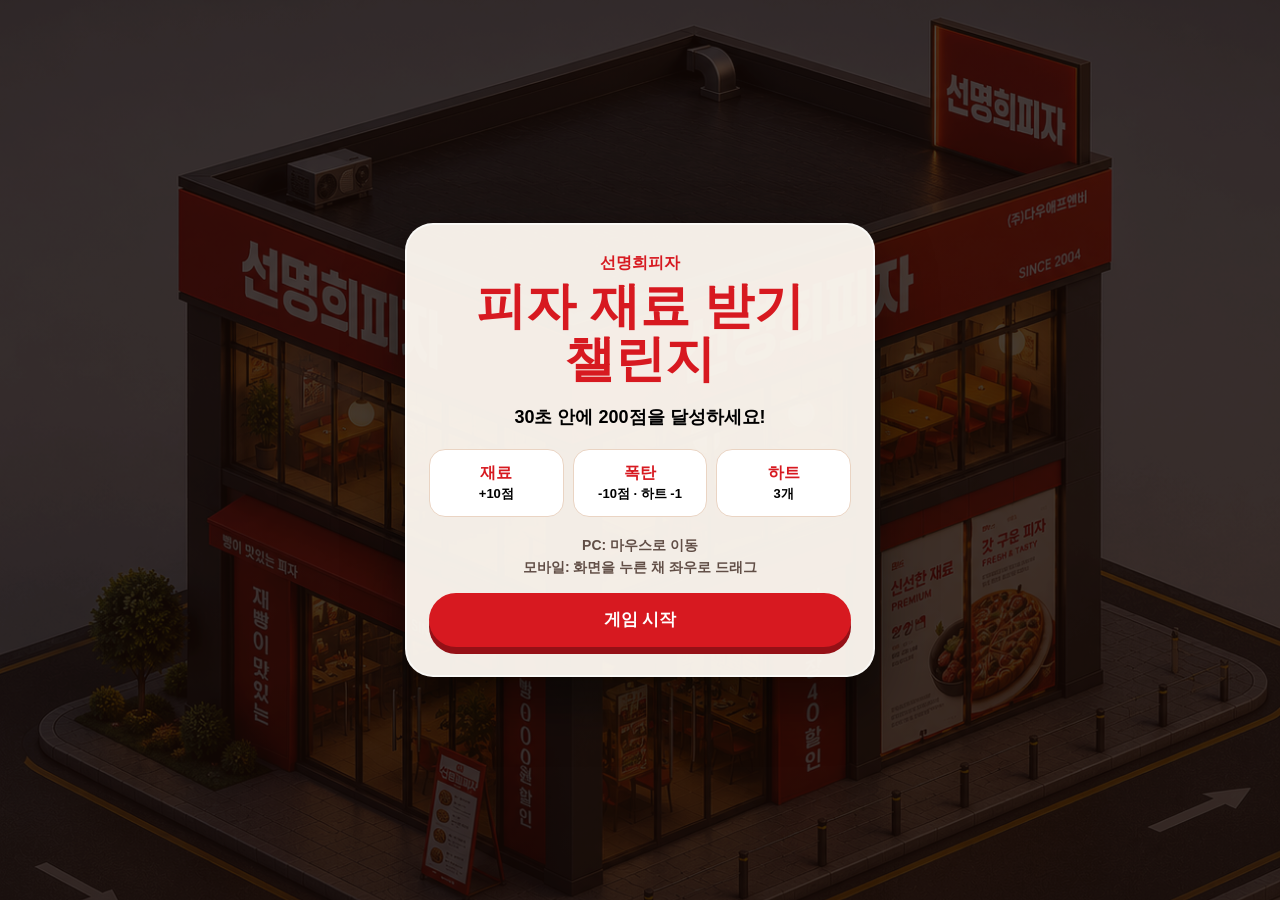
==== index.html @ 9cf9283d "Add files via upload" ====
<!doctype html><html lang="ko"><head>
<meta charset="utf-8"><meta name="viewport" content="width=device-width,initial-scale=1,viewport-fit=cover,user-scalable=no">
<meta name="theme-color" content="#d71920"><title>선명희피자 재료 받기 챌린지</title>
<link rel="stylesheet" href="./style.css"></head><body><main id="app"><div class="bg"></div><canvas id="cv"></canvas>
<section id="hud" class="hidden"><div id="hearts" class="hearts"></div><div class="stats"><div class="stat"><small>점수</small><b><span id="score">0</span> / 200</b></div><div class="stat"><small>남은 시간</small><b><span id="time">30</span>초</b></div></div><div class="track"><div id="bar" class="bar"></div></div><div class="actions"><button id="sound" class="icon">🔊</button><button id="pause" class="icon">Ⅱ</button></div><div id="danger" class="danger hidden">⚠️ BOMB RUSH ⚠️</div><div id="fever" class="fever hidden">🔥 FEVER TIME 🔥</div></section>
<section id="start" class="screen"><div class="panel"><p class="brand">선명희피자</p><h1>피자 재료 받기<br>챌린지</h1><p class="lead">30초 안에 200점을 달성하세요!</p><div class="rules"><div><b>재료</b><span>+10점</span></div><div><b>폭탄</b><span>-10점 · 하트 -1</span></div><div><b>하트</b><span>3개</span></div></div><p class="guide">PC: 마우스로 이동<br>모바일: 화면을 누른 채 좌우로 드래그</p><button id="startBtn" class="main">게임 시작</button></div></section>
<section id="count" class="count hidden"><b id="countText">3</b></section>
<section id="pauseScreen" class="screen hidden"><div class="panel"><h2>일시정지</h2><p class="lead">준비되면 다시 시작하세요.</p><button id="resume" class="main">계속하기</button></div></section>
<section id="result" class="screen hidden"><div class="panel"><p class="brand">선명희피자</p><h2 id="resultTitle"></h2><div id="pizza" class="pizza hidden">🍕</div><p id="resultMsg" class="lead"></p><div id="codeBox" class="code hidden"><span>SUCCESS CODE</span><strong id="code"></strong><small>이 화면을 캡처해 댓글 또는 DM으로 보내주세요.</small></div><div class="result-actions"><button id="save" class="sub hidden">결과 이미지 저장</button><button id="retry" class="main">다시 하기</button></div></div></section>
</main><script src="./game.js"></script></body></html>
---- style.css ----
*{box-sizing:border-box}html,body{margin:0;width:100%;height:100%;overflow:hidden;background:#17110f;font-family:Arial,sans-serif;overscroll-behavior:none;-webkit-user-select:none;user-select:none}
#app{position:fixed;inset:0;overflow:hidden;touch-action:none}.bg{position:absolute;inset:0;background:linear-gradient(#16070577,#16070599),url("./assets/images/background.png") center/cover;opacity:.82}
canvas{position:absolute;inset:0;width:100%;height:100%;touch-action:none}.hidden{display:none!important}
.screen{position:absolute;inset:0;z-index:30;display:grid;place-items:center;padding:20px;background:#12070470}
.panel{width:min(92vw,470px);max-height:92vh;overflow:auto;padding:28px 22px;border-radius:28px;background:#fffaf3f2;text-align:center;border:2px solid #ffffffaa;box-shadow:0 24px 60px #0007}
.brand{margin:0 0 6px;color:#d71920;font-weight:900}.panel h1,.panel h2{margin:0;color:#d71920;line-height:1.06}.panel h1{font-size:clamp(34px,9vw,50px)}.panel h2{font-size:clamp(34px,8vw,46px)}
.lead{font-size:18px;font-weight:800;line-height:1.5}.rules{display:grid;grid-template-columns:repeat(3,1fr);gap:9px;margin:18px 0}.rules div{padding:13px 6px;border:1px solid #ead4c3;border-radius:16px;background:#fff}.rules b{display:block;color:#d71920}.rules span{font-size:13px;font-weight:800}
.guide{font-size:14px;font-weight:700;color:#614e46;line-height:1.55}
.main,.sub,.icon{border:0;font-weight:900;cursor:pointer;touch-action:manipulation;-webkit-tap-highlight-color:transparent}.main,.sub{width:100%;min-height:54px;border-radius:999px;font-size:17px}.main{color:#fff;background:#d71920;box-shadow:0 7px 0 #951016}.main:active{transform:translateY(3px);box-shadow:0 4px 0 #951016}.sub{color:#d71920;background:#fff;border:2px solid #d71920}
#hud{position:absolute;inset:0;z-index:10;pointer-events:none}.hearts{position:absolute;top:max(12px,env(safe-area-inset-top));left:50%;transform:translateX(-50%);padding:8px 13px;border-radius:999px;background:#000a;font-size:23px}.heart.off{filter:grayscale(1);opacity:.25}
.stats{position:absolute;top:max(62px,calc(env(safe-area-inset-top) + 52px));left:50%;transform:translateX(-50%);display:flex;gap:8px;width:min(92vw,520px)}.stat{flex:1;padding:8px;border-radius:16px;background:#000a;color:#fff;text-align:center;border:1px solid #ffffff33}.stat small{display:block;opacity:.75}.stat b{font-size:17px}
.track{position:absolute;top:max(116px,calc(env(safe-area-inset-top) + 106px));left:50%;transform:translateX(-50%);width:min(88vw,490px);height:11px;border-radius:99px;background:#ffffff55;overflow:hidden}.bar{height:100%;width:0;background:linear-gradient(90deg,#ffe04b,#ff7824,#d71920)}
.actions{position:absolute;top:max(12px,env(safe-area-inset-top));right:10px;display:flex;gap:7px;pointer-events:auto}.icon{width:42px;height:42px;border-radius:50%;background:#000a;color:#fff;font-size:18px}
.fever{position:absolute;top:max(137px,calc(env(safe-area-inset-top) + 127px));left:50%;transform:translateX(-50%);padding:8px 15px;border-radius:99px;background:linear-gradient(90deg,#e71919,#ff7a00);color:#fff;font-weight:900;white-space:nowrap;animation:pulse .6s infinite alternate}
@keyframes pulse{to{transform:translateX(-50%) scale(1.08)}}.count{position:absolute;inset:0;z-index:40;display:grid;place-items:center;background:#0003;pointer-events:none}.count b{font-size:min(35vw,180px);color:#fff;text-shadow:0 9px #d71920,0 18px 40px #0008}
.code{display:grid;gap:7px;margin:18px 0;padding:18px;border:2px dashed #d71920;border-radius:20px;background:#fff}.code strong{color:#d71920;font-size:clamp(25px,7vw,34px)}.result-actions{display:grid;gap:10px}.pizza{font-size:72px}
.shake{animation:shake .28s linear}@keyframes shake{20%{transform:translate(-8px,3px)}40%{transform:translate(7px,-4px)}60%{transform:translate(-5px,-3px)}80%{transform:translate(5px,4px)}}.edge:after{content:"";position:absolute;inset:0;z-index:9;pointer-events:none;border:7px solid #e11616aa;box-shadow:inset 0 0 28px #ff3300cc;animation:blink .55s infinite alternate}@keyframes blink{to{opacity:.35}}

@media (max-width:420px){
  .rules{grid-template-columns:1fr 1fr}
  .rules div:last-child{grid-column:1/-1}
}

.danger{
  position:absolute;
  top:max(137px,calc(env(safe-area-inset-top) + 127px));
  left:50%;
  transform:translateX(-50%);
  padding:8px 15px;
  border-radius:99px;
  background:linear-gradient(90deg,#161616,#5b0000);
  color:#fff;
  font-weight:900;
  white-space:nowrap;
  animation:dangerPulse .42s infinite alternate;
}
@keyframes dangerPulse{
  from{transform:translateX(-50%) scale(1);filter:brightness(1)}
  to{transform:translateX(-50%) scale(1.1);filter:brightness(1.45)}
}
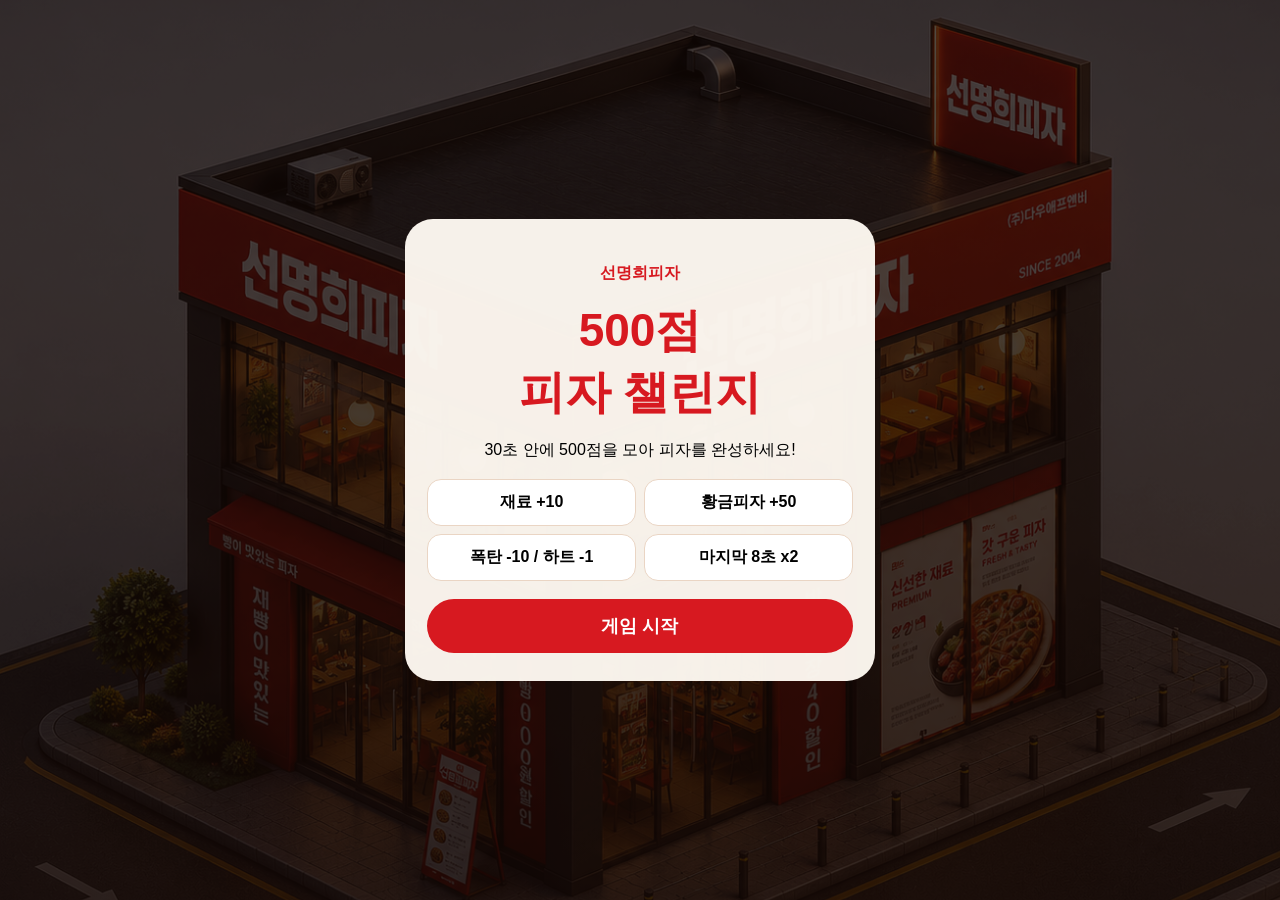
==== commit 19351c5b: "Add files via upload" ====
--- a/index.html
+++ b/index.html
@@ -1,10 +1,7 @@
-<!doctype html><html lang="ko"><head>
-<meta charset="utf-8"><meta name="viewport" content="width=device-width,initial-scale=1,viewport-fit=cover,user-scalable=no">
-<meta name="theme-color" content="#d71920"><title>선명희피자 재료 받기 챌린지</title>
-<link rel="stylesheet" href="./style.css"></head><body><main id="app"><div class="bg"></div><canvas id="cv"></canvas>
-<section id="hud" class="hidden"><div id="hearts" class="hearts"></div><div class="stats"><div class="stat"><small>점수</small><b><span id="score">0</span> / 200</b></div><div class="stat"><small>남은 시간</small><b><span id="time">30</span>초</b></div></div><div class="track"><div id="bar" class="bar"></div></div><div class="actions"><button id="sound" class="icon">🔊</button><button id="pause" class="icon">Ⅱ</button></div><div id="danger" class="danger hidden">⚠️ BOMB RUSH ⚠️</div><div id="fever" class="fever hidden">🔥 FEVER TIME 🔥</div></section>
-<section id="start" class="screen"><div class="panel"><p class="brand">선명희피자</p><h1>피자 재료 받기<br>챌린지</h1><p class="lead">30초 안에 200점을 달성하세요!</p><div class="rules"><div><b>재료</b><span>+10점</span></div><div><b>폭탄</b><span>-10점 · 하트 -1</span></div><div><b>하트</b><span>3개</span></div></div><p class="guide">PC: 마우스로 이동<br>모바일: 화면을 누른 채 좌우로 드래그</p><button id="startBtn" class="main">게임 시작</button></div></section>
+<!doctype html><html lang="ko"><head><meta charset="utf-8"><meta name="viewport" content="width=device-width,initial-scale=1,viewport-fit=cover,user-scalable=no"><title>선명희피자 500점 챌린지</title><link rel="stylesheet" href="./style.css"></head><body>
+<main id="app"><div class="background"></div><canvas id="gameCanvas"></canvas>
+<section id="hud" class="hud hidden"><div class="top"><div id="hearts"></div><div>🏆 최고 <b id="best">0</b></div></div><div class="stats"><div>점수 <b id="score">0</b>/500</div><div>시간 <b id="time">30</b>초</div><div>등급 <b id="rank">C</b></div></div><div class="track"><div id="progress"></div></div><div id="stage">🍞 도우 준비</div><div id="mission"></div><div id="fever" class="hidden">🔥 FEVER x2 🔥</div></section>
+<section id="start" class="screen"><div class="panel"><p class="brand">선명희피자</p><h1>500점<br>피자 챌린지</h1><p>30초 안에 500점을 모아 피자를 완성하세요!</p><div class="rules"><div>재료 +10</div><div>황금피자 +50</div><div>폭탄 -10 / 하트 -1</div><div>마지막 8초 x2</div></div><button id="startBtn">게임 시작</button></div></section>
 <section id="count" class="count hidden"><b id="countText">3</b></section>
-<section id="pauseScreen" class="screen hidden"><div class="panel"><h2>일시정지</h2><p class="lead">준비되면 다시 시작하세요.</p><button id="resume" class="main">계속하기</button></div></section>
-<section id="result" class="screen hidden"><div class="panel"><p class="brand">선명희피자</p><h2 id="resultTitle"></h2><div id="pizza" class="pizza hidden">🍕</div><p id="resultMsg" class="lead"></p><div id="codeBox" class="code hidden"><span>SUCCESS CODE</span><strong id="code"></strong><small>이 화면을 캡처해 댓글 또는 DM으로 보내주세요.</small></div><div class="result-actions"><button id="save" class="sub hidden">결과 이미지 저장</button><button id="retry" class="main">다시 하기</button></div></div></section>
-</main><script src="./game.js"></script></body></html>+<section id="result" class="screen hidden"><div class="panel"><p class="brand">선명희피자</p><h2 id="resultTitle"></h2><div id="resultRank"></div><p id="resultMsg"></p><div id="codeBox" class="hidden">SUCCESS CODE<br><b id="code"></b></div><button id="retryBtn">다시 하기</button></div></section>
+</main><script src="./audio.js"></script><script src="./missions.js"></script><script src="./items.js"></script><script src="./ui.js"></script><script src="./game.js"></script></body></html>
--- a/style.css
+++ b/style.css
@@ -1,40 +1 @@
-*{box-sizing:border-box}html,body{margin:0;width:100%;height:100%;overflow:hidden;background:#17110f;font-family:Arial,sans-serif;overscroll-behavior:none;-webkit-user-select:none;user-select:none}
-#app{position:fixed;inset:0;overflow:hidden;touch-action:none}.bg{position:absolute;inset:0;background:linear-gradient(#16070577,#16070599),url("./assets/images/background.png") center/cover;opacity:.82}
-canvas{position:absolute;inset:0;width:100%;height:100%;touch-action:none}.hidden{display:none!important}
-.screen{position:absolute;inset:0;z-index:30;display:grid;place-items:center;padding:20px;background:#12070470}
-.panel{width:min(92vw,470px);max-height:92vh;overflow:auto;padding:28px 22px;border-radius:28px;background:#fffaf3f2;text-align:center;border:2px solid #ffffffaa;box-shadow:0 24px 60px #0007}
-.brand{margin:0 0 6px;color:#d71920;font-weight:900}.panel h1,.panel h2{margin:0;color:#d71920;line-height:1.06}.panel h1{font-size:clamp(34px,9vw,50px)}.panel h2{font-size:clamp(34px,8vw,46px)}
-.lead{font-size:18px;font-weight:800;line-height:1.5}.rules{display:grid;grid-template-columns:repeat(3,1fr);gap:9px;margin:18px 0}.rules div{padding:13px 6px;border:1px solid #ead4c3;border-radius:16px;background:#fff}.rules b{display:block;color:#d71920}.rules span{font-size:13px;font-weight:800}
-.guide{font-size:14px;font-weight:700;color:#614e46;line-height:1.55}
-.main,.sub,.icon{border:0;font-weight:900;cursor:pointer;touch-action:manipulation;-webkit-tap-highlight-color:transparent}.main,.sub{width:100%;min-height:54px;border-radius:999px;font-size:17px}.main{color:#fff;background:#d71920;box-shadow:0 7px 0 #951016}.main:active{transform:translateY(3px);box-shadow:0 4px 0 #951016}.sub{color:#d71920;background:#fff;border:2px solid #d71920}
-#hud{position:absolute;inset:0;z-index:10;pointer-events:none}.hearts{position:absolute;top:max(12px,env(safe-area-inset-top));left:50%;transform:translateX(-50%);padding:8px 13px;border-radius:999px;background:#000a;font-size:23px}.heart.off{filter:grayscale(1);opacity:.25}
-.stats{position:absolute;top:max(62px,calc(env(safe-area-inset-top) + 52px));left:50%;transform:translateX(-50%);display:flex;gap:8px;width:min(92vw,520px)}.stat{flex:1;padding:8px;border-radius:16px;background:#000a;color:#fff;text-align:center;border:1px solid #ffffff33}.stat small{display:block;opacity:.75}.stat b{font-size:17px}
-.track{position:absolute;top:max(116px,calc(env(safe-area-inset-top) + 106px));left:50%;transform:translateX(-50%);width:min(88vw,490px);height:11px;border-radius:99px;background:#ffffff55;overflow:hidden}.bar{height:100%;width:0;background:linear-gradient(90deg,#ffe04b,#ff7824,#d71920)}
-.actions{position:absolute;top:max(12px,env(safe-area-inset-top));right:10px;display:flex;gap:7px;pointer-events:auto}.icon{width:42px;height:42px;border-radius:50%;background:#000a;color:#fff;font-size:18px}
-.fever{position:absolute;top:max(137px,calc(env(safe-area-inset-top) + 127px));left:50%;transform:translateX(-50%);padding:8px 15px;border-radius:99px;background:linear-gradient(90deg,#e71919,#ff7a00);color:#fff;font-weight:900;white-space:nowrap;animation:pulse .6s infinite alternate}
-@keyframes pulse{to{transform:translateX(-50%) scale(1.08)}}.count{position:absolute;inset:0;z-index:40;display:grid;place-items:center;background:#0003;pointer-events:none}.count b{font-size:min(35vw,180px);color:#fff;text-shadow:0 9px #d71920,0 18px 40px #0008}
-.code{display:grid;gap:7px;margin:18px 0;padding:18px;border:2px dashed #d71920;border-radius:20px;background:#fff}.code strong{color:#d71920;font-size:clamp(25px,7vw,34px)}.result-actions{display:grid;gap:10px}.pizza{font-size:72px}
-.shake{animation:shake .28s linear}@keyframes shake{20%{transform:translate(-8px,3px)}40%{transform:translate(7px,-4px)}60%{transform:translate(-5px,-3px)}80%{transform:translate(5px,4px)}}.edge:after{content:"";position:absolute;inset:0;z-index:9;pointer-events:none;border:7px solid #e11616aa;box-shadow:inset 0 0 28px #ff3300cc;animation:blink .55s infinite alternate}@keyframes blink{to{opacity:.35}}
-
-@media (max-width:420px){
-  .rules{grid-template-columns:1fr 1fr}
-  .rules div:last-child{grid-column:1/-1}
-}
-
-.danger{
-  position:absolute;
-  top:max(137px,calc(env(safe-area-inset-top) + 127px));
-  left:50%;
-  transform:translateX(-50%);
-  padding:8px 15px;
-  border-radius:99px;
-  background:linear-gradient(90deg,#161616,#5b0000);
-  color:#fff;
-  font-weight:900;
-  white-space:nowrap;
-  animation:dangerPulse .42s infinite alternate;
-}
-@keyframes dangerPulse{
-  from{transform:translateX(-50%) scale(1);filter:brightness(1)}
-  to{transform:translateX(-50%) scale(1.1);filter:brightness(1.45)}
-}
+*{box-sizing:border-box}html,body{margin:0;width:100%;height:100%;overflow:hidden;background:#17110f;font-family:Arial,sans-serif}#app{position:fixed;inset:0;overflow:hidden;touch-action:none}.background{position:absolute;inset:0;background:linear-gradient(#16070566,#160705aa),url('./assets/images/background.png') center/cover;opacity:.84}canvas{position:absolute;inset:0;width:100%;height:100%;touch-action:none}.hidden{display:none!important}.screen{position:absolute;inset:0;z-index:30;display:grid;place-items:center;padding:20px;background:#12070477}.panel{width:min(92vw,470px);padding:28px 22px;border-radius:28px;background:#fffaf3f5;text-align:center}.brand,h1,h2{color:#d71920}.brand{font-weight:900}h1{font-size:46px;margin:0}button{width:100%;min-height:54px;border:0;border-radius:999px;background:#d71920;color:#fff;font-weight:900;font-size:18px}.rules{display:grid;grid-template-columns:1fr 1fr;gap:8px;margin:18px 0}.rules div{background:#fff;border:1px solid #ead5c4;border-radius:14px;padding:12px;font-weight:800}.hud{position:absolute;z-index:10;inset:0;padding:12px;color:#fff;pointer-events:none}.top,.stats{display:flex;justify-content:space-between;gap:8px;width:min(94vw,700px);margin:auto}.top>div,.stats>div,#mission,#stage{background:#000a;border-radius:999px;padding:8px 12px;text-align:center}.stats{margin-top:7px}.stats>div{flex:1}.track{width:min(90vw,620px);height:10px;margin:8px auto;background:#ffffff55;border-radius:99px;overflow:hidden}#progress{height:100%;width:0;background:linear-gradient(90deg,#ffd94d,#ff7a22,#d71920)}#stage,#mission{width:min(88vw,580px);margin:6px auto 0;font-size:13px}#fever{position:absolute;top:205px;left:50%;transform:translateX(-50%);background:#e71919;padding:8px 15px;border-radius:999px;font-weight:900}.count{position:absolute;inset:0;z-index:40;display:grid;place-items:center;background:#0004}.count b{font-size:140px;color:#fff;text-shadow:0 9px #d71920}#resultRank{font-size:92px;font-weight:1000;color:#d71920;text-shadow:0 8px #ffd34f}#codeBox{margin:18px 0;padding:18px;border:2px dashed #d71920;border-radius:18px;background:#fff}
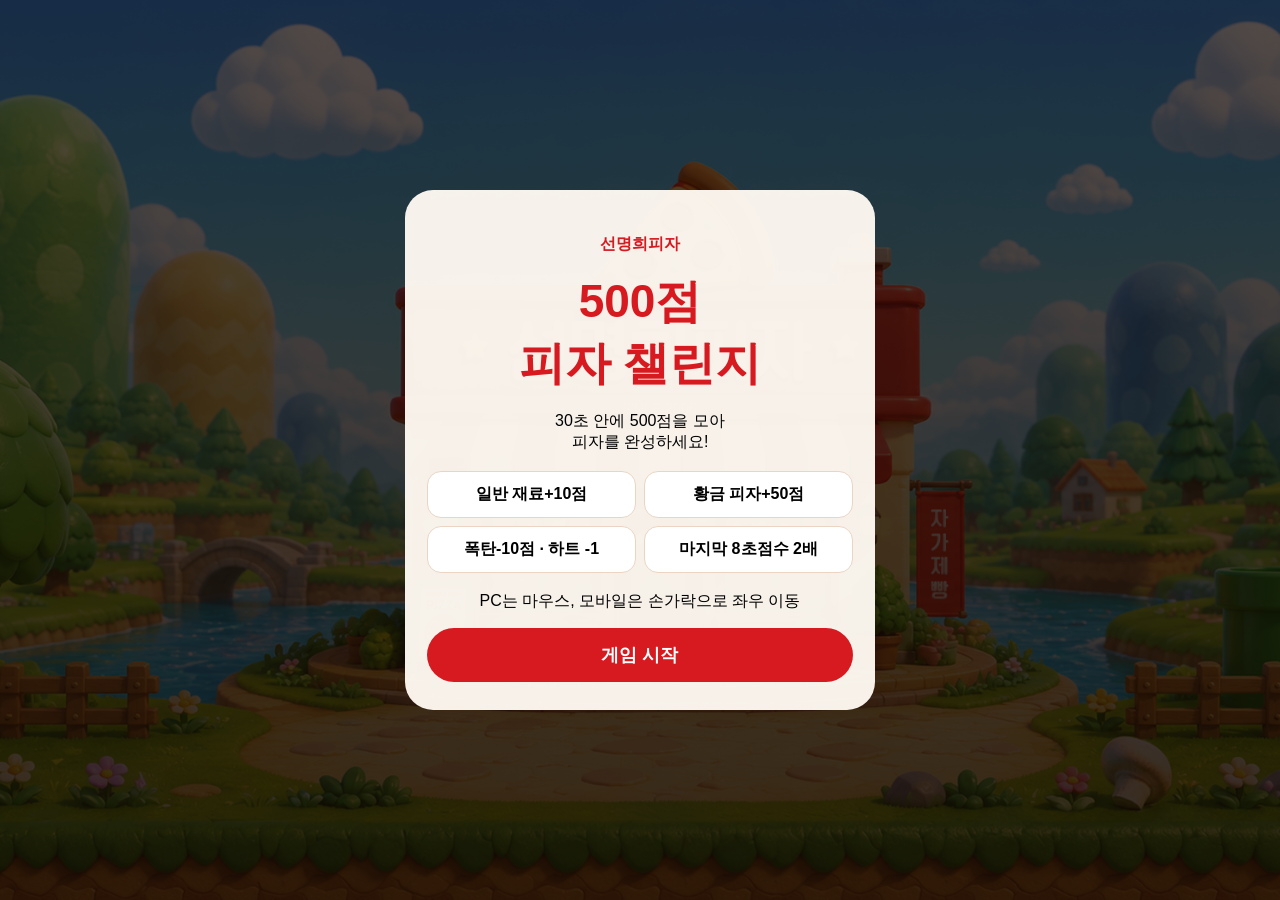
==== commit d9d5b13c: "Add files via upload" ====
--- a/index.html
+++ b/index.html
@@ -1,7 +1,99 @@
-<!doctype html><html lang="ko"><head><meta charset="utf-8"><meta name="viewport" content="width=device-width,initial-scale=1,viewport-fit=cover,user-scalable=no"><title>선명희피자 500점 챌린지</title><link rel="stylesheet" href="./style.css"></head><body>
-<main id="app"><div class="background"></div><canvas id="gameCanvas"></canvas>
-<section id="hud" class="hud hidden"><div class="top"><div id="hearts"></div><div>🏆 최고 <b id="best">0</b></div></div><div class="stats"><div>점수 <b id="score">0</b>/500</div><div>시간 <b id="time">30</b>초</div><div>등급 <b id="rank">C</b></div></div><div class="track"><div id="progress"></div></div><div id="stage">🍞 도우 준비</div><div id="mission"></div><div id="fever" class="hidden">🔥 FEVER x2 🔥</div></section>
-<section id="start" class="screen"><div class="panel"><p class="brand">선명희피자</p><h1>500점<br>피자 챌린지</h1><p>30초 안에 500점을 모아 피자를 완성하세요!</p><div class="rules"><div>재료 +10</div><div>황금피자 +50</div><div>폭탄 -10 / 하트 -1</div><div>마지막 8초 x2</div></div><button id="startBtn">게임 시작</button></div></section>
-<section id="count" class="count hidden"><b id="countText">3</b></section>
-<section id="result" class="screen hidden"><div class="panel"><p class="brand">선명희피자</p><h2 id="resultTitle"></h2><div id="resultRank"></div><p id="resultMsg"></p><div id="codeBox" class="hidden">SUCCESS CODE<br><b id="code"></b></div><button id="retryBtn">다시 하기</button></div></section>
-</main><script src="./audio.js"></script><script src="./missions.js"></script><script src="./items.js"></script><script src="./ui.js"></script><script src="./game.js"></script></body></html>+<!doctype html>
+<html lang="ko">
+<head>
+  <meta charset="utf-8">
+  <meta name="viewport" content="width=device-width, initial-scale=1, viewport-fit=cover, user-scalable=no">
+  <meta name="theme-color" content="#d71920">
+  <title>선명희피자 500점 챌린지</title>
+  <link rel="stylesheet" href="./style.css">
+</head>
+<body>
+  <main id="app">
+    <div class="background" aria-hidden="true"></div>
+    <canvas id="gameCanvas"></canvas>
+
+    <section id="hud" class="hud hidden">
+      <div class="top-row">
+        <div class="hearts" id="hearts"></div>
+        <div class="best-score">🏆 최고 <b id="bestScore">0</b></div>
+      </div>
+
+      <div class="stats">
+        <div class="stat"><span>점수</span><strong><b id="score">0</b> / 500</strong></div>
+        <div class="stat"><span>남은 시간</span><strong><b id="time">30</b>초</strong></div>
+        <div class="stat"><span>등급</span><strong id="rank">C</strong></div>
+      </div>
+
+      <div class="progress-wrap">
+        <div class="progress-track"><div id="progress" class="progress"></div></div>
+        <div id="buildStage" class="build-stage">🍞 도우 준비</div>
+      </div>
+
+      <div id="missionBox" class="mission-box">
+        <span>오늘의 미션</span>
+        <strong id="missionText">미션 준비 중</strong>
+        <small id="missionProgress">0 / 0</small>
+      </div>
+
+      <div class="top-actions">
+        <button id="soundButton" type="button">🔊</button>
+        <button id="pauseButton" type="button">Ⅱ</button>
+      </div>
+
+      <div id="feverBanner" class="fever hidden">🔥 FEVER x2 🔥</div>
+      <div id="powerBanner" class="power-banner hidden"></div>
+    </section>
+
+    <section id="startScreen" class="screen">
+      <div class="panel">
+        <p class="brand">선명희피자</p>
+        <h1>500점<br>피자 챌린지</h1>
+        <p class="lead">30초 안에 500점을 모아<br>피자를 완성하세요!</p>
+        <div class="rules">
+          <div><b>일반 재료</b><span>+10점</span></div>
+          <div><b>황금 피자</b><span>+50점</span></div>
+          <div><b>폭탄</b><span>-10점 · 하트 -1</span></div>
+          <div><b>마지막 8초</b><span>점수 2배</span></div>
+        </div>
+        <p class="guide">PC는 마우스, 모바일은 손가락으로 좌우 이동</p>
+        <button id="startButton" class="main-button" type="button">게임 시작</button>
+      </div>
+    </section>
+
+    <section id="countdownScreen" class="countdown hidden">
+      <strong id="countdownText">3</strong>
+    </section>
+
+    <section id="pauseScreen" class="screen hidden">
+      <div class="panel small">
+        <h2>일시정지</h2>
+        <button id="resumeButton" class="main-button" type="button">계속하기</button>
+      </div>
+    </section>
+
+    <section id="resultScreen" class="screen hidden">
+      <div class="panel">
+        <p class="brand">선명희피자</p>
+        <h2 id="resultTitle"></h2>
+        <div id="resultRank" class="result-rank">C</div>
+        <p id="resultMessage" class="lead"></p>
+        <div id="successBox" class="success-box hidden">
+          <span>SUCCESS CODE</span>
+          <strong id="successCode"></strong>
+          <small>결과 화면을 캡처해 댓글 또는 DM으로 보내주세요.</small>
+        </div>
+        <div class="result-actions">
+          <button id="saveButton" class="sub-button hidden" type="button">결과 이미지 저장</button>
+          <button id="retryButton" class="main-button" type="button">다시 하기</button>
+        </div>
+      </div>
+    </section>
+  </main>
+
+  <script src="./audio.js"></script>
+  <script src="./missions.js"></script>
+  <script src="./items.js"></script>
+  <script src="./ui.js"></script>
+  <script src="./game.js"></script>
+</body>
+</html>
--- a/style.css
+++ b/style.css
@@ -1 +1,29 @@
-*{box-sizing:border-box}html,body{margin:0;width:100%;height:100%;overflow:hidden;background:#17110f;font-family:Arial,sans-serif}#app{position:fixed;inset:0;overflow:hidden;touch-action:none}.background{position:absolute;inset:0;background:linear-gradient(#16070566,#160705aa),url('./assets/images/background.png') center/cover;opacity:.84}canvas{position:absolute;inset:0;width:100%;height:100%;touch-action:none}.hidden{display:none!important}.screen{position:absolute;inset:0;z-index:30;display:grid;place-items:center;padding:20px;background:#12070477}.panel{width:min(92vw,470px);padding:28px 22px;border-radius:28px;background:#fffaf3f5;text-align:center}.brand,h1,h2{color:#d71920}.brand{font-weight:900}h1{font-size:46px;margin:0}button{width:100%;min-height:54px;border:0;border-radius:999px;background:#d71920;color:#fff;font-weight:900;font-size:18px}.rules{display:grid;grid-template-columns:1fr 1fr;gap:8px;margin:18px 0}.rules div{background:#fff;border:1px solid #ead5c4;border-radius:14px;padding:12px;font-weight:800}.hud{position:absolute;z-index:10;inset:0;padding:12px;color:#fff;pointer-events:none}.top,.stats{display:flex;justify-content:space-between;gap:8px;width:min(94vw,700px);margin:auto}.top>div,.stats>div,#mission,#stage{background:#000a;border-radius:999px;padding:8px 12px;text-align:center}.stats{margin-top:7px}.stats>div{flex:1}.track{width:min(90vw,620px);height:10px;margin:8px auto;background:#ffffff55;border-radius:99px;overflow:hidden}#progress{height:100%;width:0;background:linear-gradient(90deg,#ffd94d,#ff7a22,#d71920)}#stage,#mission{width:min(88vw,580px);margin:6px auto 0;font-size:13px}#fever{position:absolute;top:205px;left:50%;transform:translateX(-50%);background:#e71919;padding:8px 15px;border-radius:999px;font-weight:900}.count{position:absolute;inset:0;z-index:40;display:grid;place-items:center;background:#0004}.count b{font-size:140px;color:#fff;text-shadow:0 9px #d71920}#resultRank{font-size:92px;font-weight:1000;color:#d71920;text-shadow:0 8px #ffd34f}#codeBox{margin:18px 0;padding:18px;border:2px dashed #d71920;border-radius:18px;background:#fff}+*{box-sizing:border-box}html,body{margin:0;width:100%;height:100%;overflow:hidden;background:#17110f;font-family:Arial,sans-serif}#app{position:fixed;inset:0;overflow:hidden;touch-action:none}.background{position:absolute;inset:0;background:linear-gradient(#16070566,#160705aa),url('./assets/images/background.png') center/cover;opacity:.84}canvas{position:absolute;inset:0;width:100%;height:100%;touch-action:none}.hidden{display:none!important}.screen{position:absolute;inset:0;z-index:30;display:grid;place-items:center;padding:20px;background:#12070477}.panel{width:min(92vw,470px);padding:28px 22px;border-radius:28px;background:#fffaf3f5;text-align:center}.brand,h1,h2{color:#d71920}.brand{font-weight:900}h1{font-size:46px;margin:0}button{width:100%;min-height:54px;border:0;border-radius:999px;background:#d71920;color:#fff;font-weight:900;font-size:18px}.rules{display:grid;grid-template-columns:1fr 1fr;gap:8px;margin:18px 0}.rules div{background:#fff;border:1px solid #ead5c4;border-radius:14px;padding:12px;font-weight:800}.hud{position:absolute;z-index:10;inset:0;padding:12px;color:#fff;pointer-events:none}.top,.stats{display:flex;justify-content:space-between;gap:8px;width:min(94vw,700px);margin:auto}.top>div,.stats>div,#mission,#stage{background:#000a;border-radius:999px;padding:8px 12px;text-align:center}.stats{margin-top:7px}.stats>div{flex:1}.track{width:min(90vw,620px);height:10px;margin:8px auto;background:#ffffff55;border-radius:99px;overflow:hidden}#progress{height:100%;width:0;background:linear-gradient(90deg,#ffd94d,#ff7a22,#d71920)}#stage,#mission{width:min(88vw,580px);margin:6px auto 0;font-size:13px}#fever{position:absolute;top:205px;left:50%;transform:translateX(-50%);background:#e71919;padding:8px 15px;border-radius:999px;font-weight:900}.count{position:absolute;inset:0;z-index:40;display:grid;place-items:center;background:#0004}.count b{font-size:140px;color:#fff;text-shadow:0 9px #d71920}#resultRank{font-size:92px;font-weight:1000;color:#d71920;text-shadow:0 8px #ffd34f}#codeBox{margin:18px 0;padding:18px;border:2px dashed #d71920;border-radius:18px;background:#fff}
+
+/* v3: uploaded pizza-box player and bomb feedback */
+#app.bomb-hit {
+  animation: bombHitShake .46s cubic-bezier(.36,.07,.19,.97);
+}
+#app.bomb-hit::after {
+  content:"";
+  position:absolute;
+  inset:0;
+  z-index:25;
+  pointer-events:none;
+  background:radial-gradient(circle at center, transparent 25%, rgba(255,0,0,.4) 100%);
+  animation:bombHitFlash .46s ease-out forwards;
+}
+@keyframes bombHitShake {
+  0%,100% { transform:translate3d(0,0,0); }
+  10% { transform:translate3d(-14px,5px,0) rotate(-.45deg); }
+  20% { transform:translate3d(12px,-5px,0) rotate(.45deg); }
+  32% { transform:translate3d(-10px,-3px,0) rotate(-.35deg); }
+  44% { transform:translate3d(9px,4px,0) rotate(.35deg); }
+  58% { transform:translate3d(-6px,2px,0); }
+  72% { transform:translate3d(5px,-2px,0); }
+  86% { transform:translate3d(-2px,1px,0); }
+}
+@keyframes bombHitFlash {
+  0% { opacity:1; }
+  100% { opacity:0; }
+}
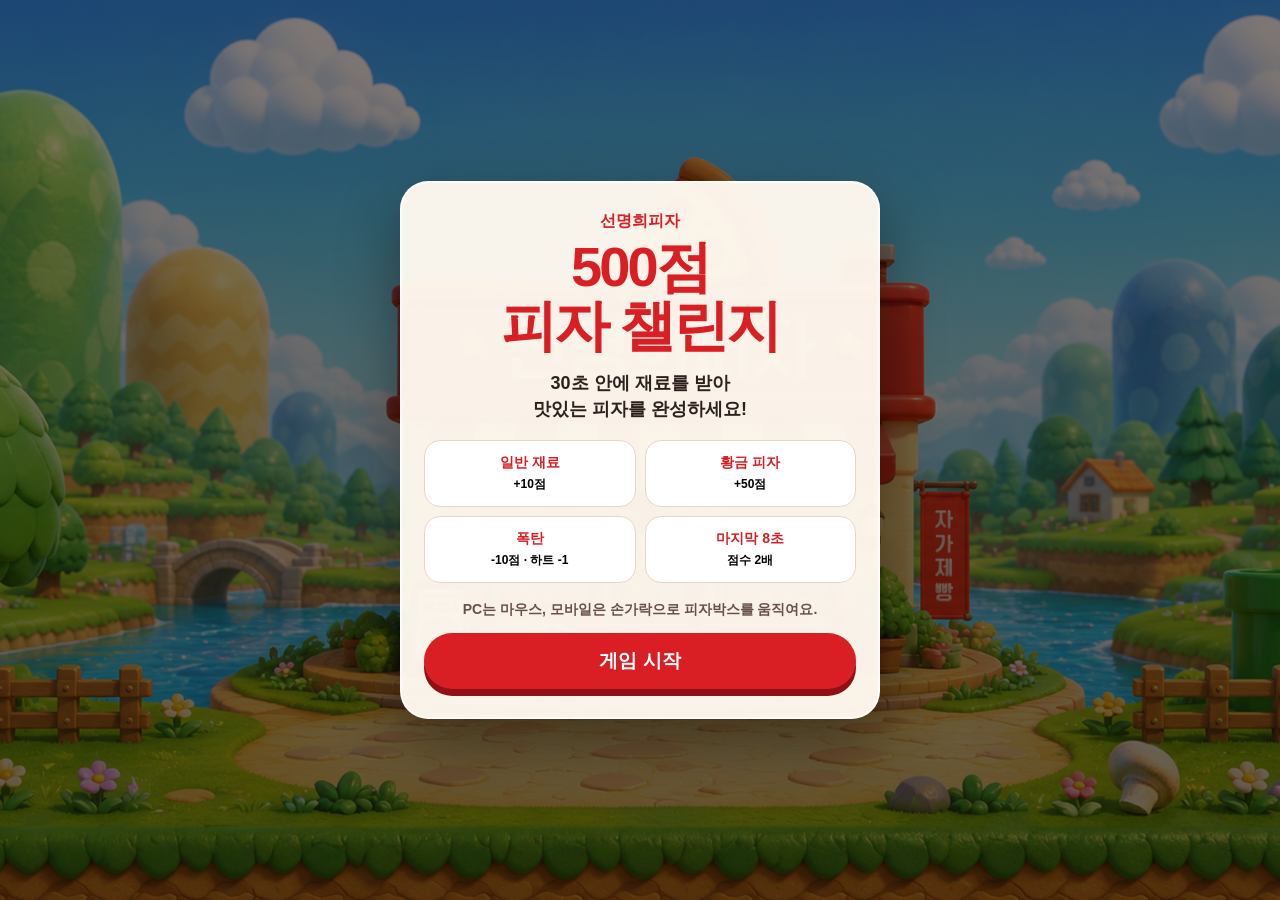
==== commit ce0c8adb: "Add files via upload" ====
--- a/index.html
+++ b/index.html
@@ -3,97 +3,93 @@
 <head>
   <meta charset="utf-8">
   <meta name="viewport" content="width=device-width, initial-scale=1, viewport-fit=cover, user-scalable=no">
-  <meta name="theme-color" content="#d71920">
-  <title>선명희피자 500점 챌린지</title>
-  <link rel="stylesheet" href="./style.css">
+  <meta name="theme-color" content="#d91e24">
+  <title>선명희피자 500점 챌린지 Deluxe</title>
+  <link rel="stylesheet" href="./style.css?v=deluxe1">
 </head>
 <body>
-  <main id="app">
-    <div class="background" aria-hidden="true"></div>
+  <main id="gameRoot">
+    <div class="scene" aria-hidden="true"></div>
     <canvas id="gameCanvas"></canvas>
 
-    <section id="hud" class="hud hidden">
-      <div class="top-row">
-        <div class="hearts" id="hearts"></div>
-        <div class="best-score">🏆 최고 <b id="bestScore">0</b></div>
+    <section id="hud" class="hud is-hidden">
+      <div class="hud-top">
+        <div class="pill hearts" id="hearts" aria-label="남은 하트"></div>
+        <div class="pill best">🏆 최고 <b id="bestScore">0</b></div>
       </div>
 
       <div class="stats">
-        <div class="stat"><span>점수</span><strong><b id="score">0</b> / 500</strong></div>
-        <div class="stat"><span>남은 시간</span><strong><b id="time">30</b>초</strong></div>
-        <div class="stat"><span>등급</span><strong id="rank">C</strong></div>
+        <div class="stat-card"><span>점수</span><strong><b id="score">0</b> / 500</strong></div>
+        <div class="stat-card"><span>남은 시간</span><strong><b id="time">30</b>초</strong></div>
+        <div class="stat-card"><span>등급</span><strong id="rank">C</strong></div>
       </div>
 
-      <div class="progress-wrap">
-        <div class="progress-track"><div id="progress" class="progress"></div></div>
-        <div id="buildStage" class="build-stage">🍞 도우 준비</div>
+      <div class="progress-area">
+        <div class="progress-track"><div id="progressBar" class="progress-bar"></div></div>
+        <div id="pizzaStage" class="stage-label">🍞 도우 준비</div>
       </div>
 
-      <div id="missionBox" class="mission-box">
+      <div class="mission-card">
         <span>오늘의 미션</span>
         <strong id="missionText">미션 준비 중</strong>
         <small id="missionProgress">0 / 0</small>
       </div>
 
-      <div class="top-actions">
-        <button id="soundButton" type="button">🔊</button>
-        <button id="pauseButton" type="button">Ⅱ</button>
+      <div class="hud-actions">
+        <button id="soundBtn" type="button" aria-label="소리 켜기/끄기">🔊</button>
+        <button id="pauseBtn" type="button" aria-label="일시정지">Ⅱ</button>
       </div>
 
-      <div id="feverBanner" class="fever hidden">🔥 FEVER x2 🔥</div>
-      <div id="powerBanner" class="power-banner hidden"></div>
+      <div id="feverBanner" class="fever-banner is-hidden">🔥 FEVER TIME · 점수 2배 🔥</div>
     </section>
 
-    <section id="startScreen" class="screen">
+    <section id="startScreen" class="overlay">
       <div class="panel">
         <p class="brand">선명희피자</p>
         <h1>500점<br>피자 챌린지</h1>
-        <p class="lead">30초 안에 500점을 모아<br>피자를 완성하세요!</p>
-        <div class="rules">
+        <p class="lead">30초 안에 재료를 받아<br>맛있는 피자를 완성하세요!</p>
+
+        <div class="rule-grid">
           <div><b>일반 재료</b><span>+10점</span></div>
           <div><b>황금 피자</b><span>+50점</span></div>
           <div><b>폭탄</b><span>-10점 · 하트 -1</span></div>
           <div><b>마지막 8초</b><span>점수 2배</span></div>
         </div>
-        <p class="guide">PC는 마우스, 모바일은 손가락으로 좌우 이동</p>
-        <button id="startButton" class="main-button" type="button">게임 시작</button>
+
+        <p class="guide">PC는 마우스, 모바일은 손가락으로 피자박스를 움직여요.</p>
+        <button id="startBtn" class="primary-btn" type="button">게임 시작</button>
       </div>
     </section>
 
-    <section id="countdownScreen" class="countdown hidden">
+    <section id="countdown" class="countdown is-hidden" aria-live="assertive">
       <strong id="countdownText">3</strong>
     </section>
 
-    <section id="pauseScreen" class="screen hidden">
-      <div class="panel small">
+    <section id="pauseScreen" class="overlay is-hidden">
+      <div class="panel compact">
         <h2>일시정지</h2>
-        <button id="resumeButton" class="main-button" type="button">계속하기</button>
+        <button id="resumeBtn" class="primary-btn" type="button">계속하기</button>
       </div>
     </section>
 
-    <section id="resultScreen" class="screen hidden">
+    <section id="resultScreen" class="overlay is-hidden">
       <div class="panel">
         <p class="brand">선명희피자</p>
-        <h2 id="resultTitle"></h2>
+        <h2 id="resultTitle">도전 종료!</h2>
         <div id="resultRank" class="result-rank">C</div>
         <p id="resultMessage" class="lead"></p>
-        <div id="successBox" class="success-box hidden">
+
+        <div id="successBox" class="success-box is-hidden">
           <span>SUCCESS CODE</span>
           <strong id="successCode"></strong>
-          <small>결과 화면을 캡처해 댓글 또는 DM으로 보내주세요.</small>
+          <small>결과 화면을 캡처해 이벤트에 참여해 주세요.</small>
         </div>
-        <div class="result-actions">
-          <button id="saveButton" class="sub-button hidden" type="button">결과 이미지 저장</button>
-          <button id="retryButton" class="main-button" type="button">다시 하기</button>
-        </div>
+
+        <button id="retryBtn" class="primary-btn" type="button">다시 도전</button>
       </div>
     </section>
   </main>
 
-  <script src="./audio.js"></script>
-  <script src="./missions.js"></script>
-  <script src="./items.js"></script>
-  <script src="./ui.js"></script>
-  <script src="./game.js"></script>
+  <script src="./game.js?v=deluxe1"></script>
 </body>
-</html>+</html>
--- a/style.css
+++ b/style.css
@@ -1,29 +1,78 @@
-*{box-sizing:border-box}html,body{margin:0;width:100%;height:100%;overflow:hidden;background:#17110f;font-family:Arial,sans-serif}#app{position:fixed;inset:0;overflow:hidden;touch-action:none}.background{position:absolute;inset:0;background:linear-gradient(#16070566,#160705aa),url('./assets/images/background.png') center/cover;opacity:.84}canvas{position:absolute;inset:0;width:100%;height:100%;touch-action:none}.hidden{display:none!important}.screen{position:absolute;inset:0;z-index:30;display:grid;place-items:center;padding:20px;background:#12070477}.panel{width:min(92vw,470px);padding:28px 22px;border-radius:28px;background:#fffaf3f5;text-align:center}.brand,h1,h2{color:#d71920}.brand{font-weight:900}h1{font-size:46px;margin:0}button{width:100%;min-height:54px;border:0;border-radius:999px;background:#d71920;color:#fff;font-weight:900;font-size:18px}.rules{display:grid;grid-template-columns:1fr 1fr;gap:8px;margin:18px 0}.rules div{background:#fff;border:1px solid #ead5c4;border-radius:14px;padding:12px;font-weight:800}.hud{position:absolute;z-index:10;inset:0;padding:12px;color:#fff;pointer-events:none}.top,.stats{display:flex;justify-content:space-between;gap:8px;width:min(94vw,700px);margin:auto}.top>div,.stats>div,#mission,#stage{background:#000a;border-radius:999px;padding:8px 12px;text-align:center}.stats{margin-top:7px}.stats>div{flex:1}.track{width:min(90vw,620px);height:10px;margin:8px auto;background:#ffffff55;border-radius:99px;overflow:hidden}#progress{height:100%;width:0;background:linear-gradient(90deg,#ffd94d,#ff7a22,#d71920)}#stage,#mission{width:min(88vw,580px);margin:6px auto 0;font-size:13px}#fever{position:absolute;top:205px;left:50%;transform:translateX(-50%);background:#e71919;padding:8px 15px;border-radius:999px;font-weight:900}.count{position:absolute;inset:0;z-index:40;display:grid;place-items:center;background:#0004}.count b{font-size:140px;color:#fff;text-shadow:0 9px #d71920}#resultRank{font-size:92px;font-weight:1000;color:#d71920;text-shadow:0 8px #ffd34f}#codeBox{margin:18px 0;padding:18px;border:2px dashed #d71920;border-radius:18px;background:#fff}
+*{box-sizing:border-box}
+:root{--brand:#d91e24;--brand-dark:#8f1116;--cream:#fff7ea;--ink:#2e211d}
+html,body{margin:0;width:100%;height:100%;overflow:hidden;background:#12100f;font-family:Pretendard,"Noto Sans KR",Arial,sans-serif;-webkit-user-select:none;user-select:none;overscroll-behavior:none}
+button{font:inherit}
+#gameRoot{position:fixed;inset:0;overflow:hidden;touch-action:none;background:#1a1512}
+.scene{position:absolute;inset:0;background:
+linear-gradient(rgba(12,8,5,.18),rgba(12,8,5,.38)),
+url("./assets/images/background.png") center/cover no-repeat;transform:scale(1.015)}
+canvas{position:absolute;inset:0;width:100%;height:100%;touch-action:none}
+.is-hidden{display:none!important}
 
-/* v3: uploaded pizza-box player and bomb feedback */
-#app.bomb-hit {
-  animation: bombHitShake .46s cubic-bezier(.36,.07,.19,.97);
+.overlay{position:absolute;inset:0;z-index:50;display:grid;place-items:center;padding:18px;background:rgba(24,10,6,.45)}
+.panel{width:min(92vw,480px);max-height:92vh;overflow:auto;padding:28px 22px;border-radius:28px;background:rgba(255,249,240,.97);border:2px solid rgba(255,255,255,.8);text-align:center;box-shadow:0 24px 60px rgba(0,0,0,.38)}
+.panel.compact{width:min(88vw,350px)}
+.brand{margin:0 0 6px;color:var(--brand);font-weight:950}
+h1,h2{margin:0;color:var(--brand);letter-spacing:-.05em;line-height:1.05}
+h1{font-size:clamp(38px,10vw,56px)}
+h2{font-size:clamp(34px,8vw,46px)}
+.lead{margin:14px 0 18px;font-size:18px;font-weight:850;line-height:1.45;color:var(--ink)}
+.rule-grid{display:grid;grid-template-columns:1fr 1fr;gap:9px;margin:18px 0}
+.rule-grid div{padding:13px 7px;border-radius:16px;background:#fff;border:1px solid #ead5c4}
+.rule-grid b{display:block;color:var(--brand);font-size:14px}
+.rule-grid span{display:block;margin-top:4px;font-size:12px;font-weight:850}
+.guide{font-size:14px;font-weight:750;color:#665048}
+.primary-btn{width:100%;min-height:56px;border:0;border-radius:999px;background:var(--brand);color:#fff;font-size:19px;font-weight:950;box-shadow:0 7px 0 var(--brand-dark);cursor:pointer;touch-action:manipulation}
+.primary-btn:active{transform:translateY(3px);box-shadow:0 4px 0 var(--brand-dark)}
+
+.hud{position:absolute;inset:0;z-index:20;padding:max(10px,env(safe-area-inset-top)) 10px 0;pointer-events:none}
+.hud-top{display:flex;justify-content:space-between;align-items:center;width:min(96vw,760px);margin:0 auto}
+.pill{padding:7px 11px;border-radius:999px;background:rgba(0,0,0,.66);color:#fff;font-weight:900;border:1px solid rgba(255,255,255,.15)}
+.best{font-size:13px}
+.heart.off{filter:grayscale(1);opacity:.3}
+.stats{display:flex;gap:7px;width:min(96vw,760px);margin:7px auto 0}
+.stat-card{flex:1;padding:7px 5px;border-radius:15px;background:rgba(0,0,0,.68);color:#fff;text-align:center;border:1px solid rgba(255,255,255,.2)}
+.stat-card span{display:block;font-size:10px;opacity:.78}
+.stat-card strong{font-size:15px}
+.progress-area{width:min(92vw,650px);margin:8px auto 0}
+.progress-track{height:10px;border-radius:999px;background:rgba(255,255,255,.3);overflow:hidden}
+.progress-bar{height:100%;width:0;background:linear-gradient(90deg,#ffd94d,#ff7a22,#d91e24);transition:width .12s linear}
+.stage-label{margin-top:6px;padding:6px 10px;border-radius:999px;background:rgba(255,255,255,.94);color:var(--brand);font-size:12px;font-weight:900;text-align:center}
+.mission-card{width:min(86vw,560px);margin:7px auto 0;padding:7px 12px;border-radius:16px;background:rgba(0,0,0,.64);color:#fff;text-align:center}
+.mission-card span{display:block;font-size:10px;opacity:.72}
+.mission-card strong{font-size:13px}
+.mission-card small{display:block;margin-top:2px;color:#ffd34f;font-weight:900}
+.hud-actions{position:absolute;top:max(10px,env(safe-area-inset-top));right:10px;display:flex;gap:6px;pointer-events:auto}
+.hud-actions button{width:40px;height:40px;border:1px solid rgba(255,255,255,.28);border-radius:50%;background:rgba(0,0,0,.66);color:#fff;font-weight:900;cursor:pointer}
+.fever-banner{position:absolute;top:205px;left:50%;transform:translateX(-50%);padding:8px 15px;border-radius:999px;background:linear-gradient(90deg,#d91e24,#ff7a00);color:#fff;font-weight:950;white-space:nowrap;animation:pulse .55s infinite alternate}
+@keyframes pulse{to{transform:translateX(-50%) scale(1.06)}}
+
+.countdown{position:absolute;inset:0;z-index:60;display:grid;place-items:center;background:rgba(0,0,0,.2);pointer-events:none}
+.countdown strong{font-size:min(35vw,180px);color:#fff;text-shadow:0 9px 0 var(--brand),0 18px 45px rgba(0,0,0,.5)}
+
+.result-rank{margin:10px auto;font-size:92px;font-weight:1000;color:var(--brand);text-shadow:0 8px 0 #ffd34f}
+.success-box{display:grid;gap:7px;margin:18px 0;padding:18px;border:2px dashed var(--brand);border-radius:20px;background:#fff}
+.success-box span{font-size:12px;font-weight:900;color:#7a645c;letter-spacing:.1em}
+.success-box strong{font-size:clamp(24px,7vw,34px);color:var(--brand)}
+.success-box small{font-weight:750;color:#5f4c45;line-height:1.4}
+
+#gameRoot.bomb-hit{animation:bombShake .42s cubic-bezier(.36,.07,.19,.97)}
+#gameRoot.bomb-hit::after{content:"";position:absolute;inset:0;z-index:35;pointer-events:none;background:radial-gradient(circle at center,transparent 28%,rgba(255,0,0,.42) 100%);animation:bombFlash .42s ease-out forwards}
+@keyframes bombShake{
+0%,100%{transform:translate3d(0,0,0)}
+12%{transform:translate3d(-12px,4px,0)}
+24%{transform:translate3d(10px,-4px,0)}
+38%{transform:translate3d(-8px,-3px,0)}
+52%{transform:translate3d(7px,3px,0)}
+68%{transform:translate3d(-4px,2px,0)}
+84%{transform:translate3d(3px,-1px,0)}
 }
-#app.bomb-hit::after {
-  content:"";
-  position:absolute;
-  inset:0;
-  z-index:25;
-  pointer-events:none;
-  background:radial-gradient(circle at center, transparent 25%, rgba(255,0,0,.4) 100%);
-  animation:bombHitFlash .46s ease-out forwards;
+@keyframes bombFlash{from{opacity:1}to{opacity:0}}
+#gameRoot.fever .scene{filter:saturate(1.35) contrast(1.08)}
+#gameRoot.fever::before{content:"";position:absolute;inset:0;z-index:8;pointer-events:none;background:linear-gradient(180deg,rgba(255,80,0,.08),rgba(255,0,0,.2));animation:feverGlow .55s infinite alternate}
+@keyframes feverGlow{to{opacity:.45}}
+
+@media(max-width:430px){
+  .stat-card strong{font-size:13px}
+  .fever-banner{top:198px}
 }
-@keyframes bombHitShake {
-  0%,100% { transform:translate3d(0,0,0); }
-  10% { transform:translate3d(-14px,5px,0) rotate(-.45deg); }
-  20% { transform:translate3d(12px,-5px,0) rotate(.45deg); }
-  32% { transform:translate3d(-10px,-3px,0) rotate(-.35deg); }
-  44% { transform:translate3d(9px,4px,0) rotate(.35deg); }
-  58% { transform:translate3d(-6px,2px,0); }
-  72% { transform:translate3d(5px,-2px,0); }
-  86% { transform:translate3d(-2px,1px,0); }
-}
-@keyframes bombHitFlash {
-  0% { opacity:1; }
-  100% { opacity:0; }
-}
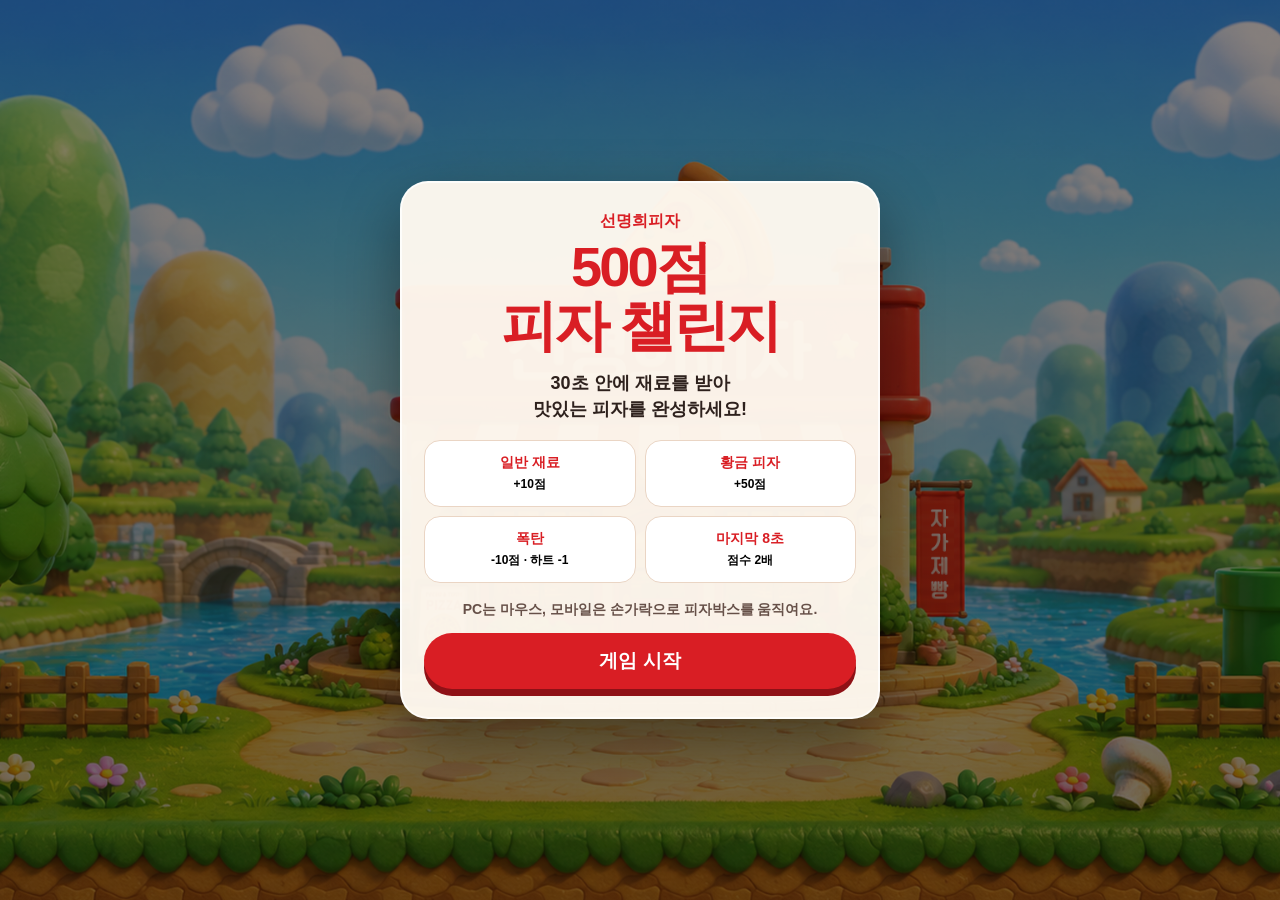
==== commit 79328ff8: "Add files via upload" ====
--- a/index.html
+++ b/index.html
@@ -5,7 +5,7 @@
   <meta name="viewport" content="width=device-width, initial-scale=1, viewport-fit=cover, user-scalable=no">
   <meta name="theme-color" content="#d91e24">
   <title>선명희피자 500점 챌린지 Deluxe</title>
-  <link rel="stylesheet" href="./style.css?v=deluxe1">
+  <link rel="stylesheet" href="./style.css?v=deluxe2">
 </head>
 <body>
   <main id="gameRoot">
@@ -90,6 +90,6 @@
     </section>
   </main>
 
-  <script src="./game.js?v=deluxe1"></script>
+  <script src="./game.js?v=deluxe2"></script>
 </body>
 </html>
--- a/style.css
+++ b/style.css
@@ -3,9 +3,17 @@
 html,body{margin:0;width:100%;height:100%;overflow:hidden;background:#12100f;font-family:Pretendard,"Noto Sans KR",Arial,sans-serif;-webkit-user-select:none;user-select:none;overscroll-behavior:none}
 button{font:inherit}
 #gameRoot{position:fixed;inset:0;overflow:hidden;touch-action:none;background:#1a1512}
-.scene{position:absolute;inset:0;background:
-linear-gradient(rgba(12,8,5,.18),rgba(12,8,5,.38)),
-url("./assets/images/background.png") center/cover no-repeat;transform:scale(1.015)}
+.scene{
+  position:absolute;
+  inset:0;
+  background-color:#45baf2;
+  background-image:
+    linear-gradient(rgba(12,8,5,.12),rgba(12,8,5,.28)),
+    url("./assets/images/background.png");
+  background-position:center;
+  background-size:cover;
+  background-repeat:no-repeat;
+}
 canvas{position:absolute;inset:0;width:100%;height:100%;touch-action:none}
 .is-hidden{display:none!important}
 
@@ -76,3 +84,37 @@
   .stat-card strong{font-size:13px}
   .fever-banner{top:198px}
 }
+
+
+/* 모바일에서는 배경 전체가 한 화면 안에 보이도록 표시 */
+@media (max-width: 700px), (orientation: portrait) {
+  .scene {
+    background-color:#43b9f1;
+    background-image:
+      linear-gradient(rgba(12,8,5,.08),rgba(12,8,5,.22)),
+      url("./assets/images/background.png");
+    background-size:contain;
+    background-position:center center;
+    background-repeat:no-repeat;
+  }
+
+  /* 세로 화면에서 이미지 위아래 여백이 생겨도 자연스럽게 연결 */
+  #gameRoot {
+    background:
+      linear-gradient(
+        180deg,
+        #37adf0 0%,
+        #68cef2 48%,
+        #76c93d 74%,
+        #b36a2c 100%
+      );
+  }
+}
+
+/* 가로형 모바일은 화면 비율에 따라 전체 표시를 우선 */
+@media (max-width: 950px) and (orientation: landscape) {
+  .scene {
+    background-size:contain;
+    background-position:center center;
+  }
+}
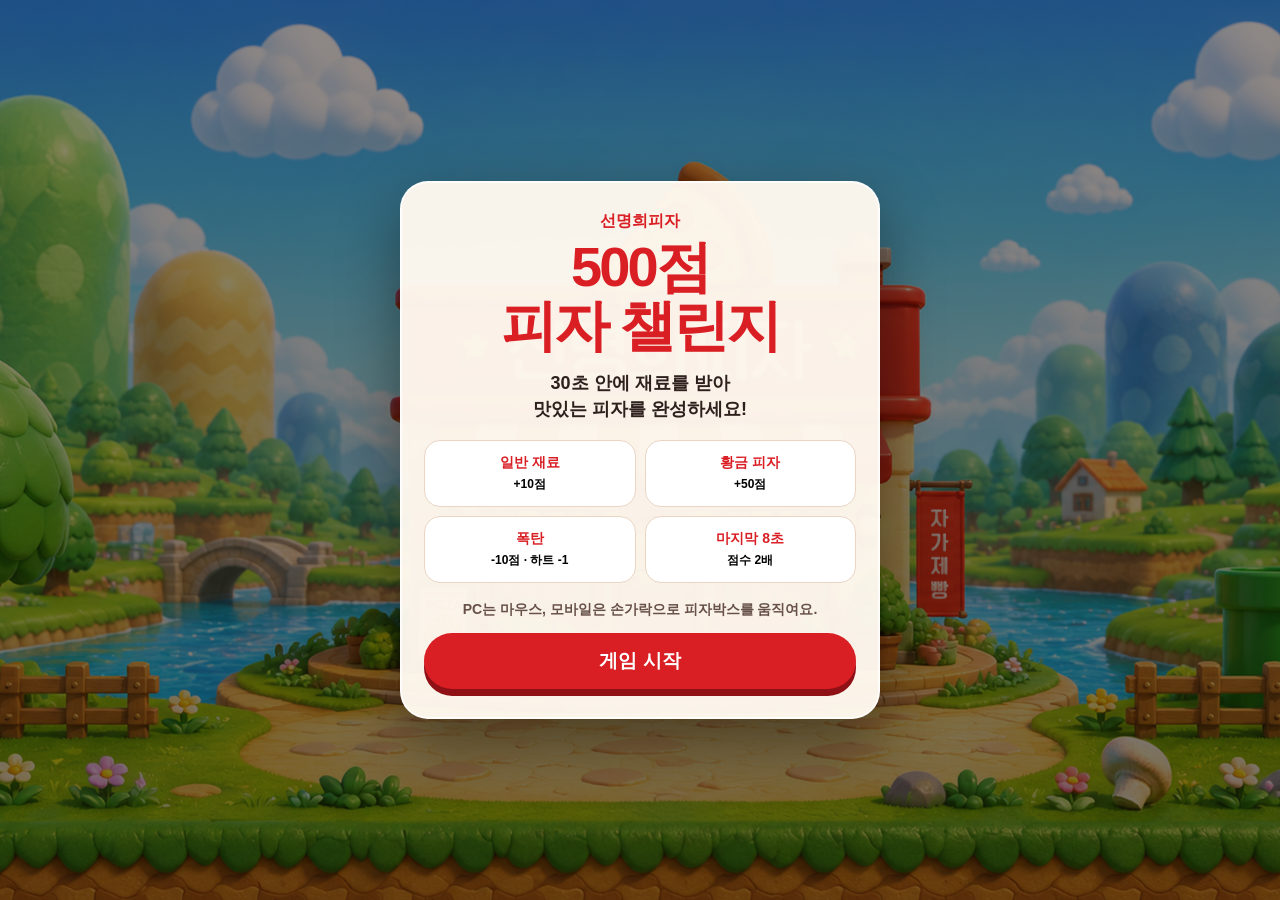
==== commit 05682bb0: "Add files via upload" ====
--- a/index.html
+++ b/index.html
@@ -2,94 +2,89 @@
 <html lang="ko">
 <head>
   <meta charset="utf-8">
-  <meta name="viewport" content="width=device-width, initial-scale=1, viewport-fit=cover, user-scalable=no">
+  <meta name="viewport" content="width=device-width,initial-scale=1,viewport-fit=cover,user-scalable=no">
   <meta name="theme-color" content="#d91e24">
-  <title>선명희피자 500점 챌린지 Deluxe</title>
-  <link rel="stylesheet" href="./style.css?v=deluxe2">
+  <title>선명희피자 500점 챌린지</title>
+  <link rel="stylesheet" href="./style.css?v=complete1">
 </head>
 <body>
-  <main id="gameRoot">
-    <div class="scene" aria-hidden="true"></div>
-    <canvas id="gameCanvas"></canvas>
+<main id="gameRoot">
+  <div class="scene" aria-hidden="true"></div>
+  <canvas id="gameCanvas"></canvas>
 
-    <section id="hud" class="hud is-hidden">
-      <div class="hud-top">
-        <div class="pill hearts" id="hearts" aria-label="남은 하트"></div>
-        <div class="pill best">🏆 최고 <b id="bestScore">0</b></div>
+  <section id="hud" class="hud is-hidden">
+    <div class="hud-top">
+      <div id="hearts" class="hud-pill"></div>
+      <div class="hud-pill">🏆 <b id="bestScore">0</b></div>
+    </div>
+    <div class="stats">
+      <div><span>점수</span><strong><b id="score">0</b>/500</strong></div>
+      <div><span>시간</span><strong><b id="time">30</b>초</strong></div>
+      <div><span>등급</span><strong id="rank">C</strong></div>
+    </div>
+    <div class="progress-track"><div id="progressBar"></div></div>
+    <div id="pizzaStage" class="stage-label">🍞 도우 준비</div>
+    <div class="mission">
+      <span>오늘의 미션</span>
+      <strong id="missionText">준비 중</strong>
+      <small id="missionProgress">0 / 0</small>
+    </div>
+    <div class="hud-actions">
+      <button id="soundBtn" type="button">🔊</button>
+      <button id="pauseBtn" type="button">Ⅱ</button>
+    </div>
+    <div id="feverBanner" class="fever is-hidden">🔥 FEVER · 점수 2배 🔥</div>
+    <div id="comboBanner" class="combo is-hidden"></div>
+  </section>
+
+  <section id="startScreen" class="overlay">
+    <div class="panel">
+      <p class="brand">선명희피자</p>
+      <h1>500점<br>피자 챌린지</h1>
+      <p class="lead">30초 안에 재료를 받아<br>맛있는 피자를 완성하세요!</p>
+      <div class="rule-grid">
+        <div><b>일반 재료</b><span>+10점</span></div>
+        <div><b>황금 피자</b><span>+50점</span></div>
+        <div><b>폭탄</b><span>-10점 · 하트 -1</span></div>
+        <div><b>마지막 8초</b><span>점수 2배</span></div>
       </div>
+      <p class="guide">PC는 마우스, 모바일은 손가락으로 피자박스를 움직여요.</p>
+      <button id="startBtn" class="primary-btn" type="button">게임 시작</button>
+    </div>
+  </section>
 
-      <div class="stats">
-        <div class="stat-card"><span>점수</span><strong><b id="score">0</b> / 500</strong></div>
-        <div class="stat-card"><span>남은 시간</span><strong><b id="time">30</b>초</strong></div>
-        <div class="stat-card"><span>등급</span><strong id="rank">C</strong></div>
+  <section id="countdown" class="countdown is-hidden"><strong id="countdownText">3</strong></section>
+
+  <section id="pauseScreen" class="overlay is-hidden">
+    <div class="panel compact">
+      <h2>일시정지</h2>
+      <button id="resumeBtn" class="primary-btn" type="button">계속하기</button>
+    </div>
+  </section>
+
+  <section id="bakeScreen" class="overlay is-hidden">
+    <div class="oven-card">
+      <div class="oven-fire">🔥</div>
+      <h2>오븐에서 굽는 중...</h2>
+      <div class="bake-track"><div id="bakeBar"></div></div>
+    </div>
+  </section>
+
+  <section id="resultScreen" class="overlay is-hidden">
+    <div class="panel">
+      <p class="brand">선명희피자</p>
+      <h2 id="resultTitle">도전 종료!</h2>
+      <div id="resultRank" class="result-rank">C</div>
+      <p id="resultMessage" class="lead"></p>
+      <div id="successBox" class="success-box is-hidden">
+        <span>SUCCESS CODE</span>
+        <strong id="successCode"></strong>
+        <small>결과 화면을 캡처해 이벤트에 참여해 주세요.</small>
       </div>
-
-      <div class="progress-area">
-        <div class="progress-track"><div id="progressBar" class="progress-bar"></div></div>
-        <div id="pizzaStage" class="stage-label">🍞 도우 준비</div>
-      </div>
-
-      <div class="mission-card">
-        <span>오늘의 미션</span>
-        <strong id="missionText">미션 준비 중</strong>
-        <small id="missionProgress">0 / 0</small>
-      </div>
-
-      <div class="hud-actions">
-        <button id="soundBtn" type="button" aria-label="소리 켜기/끄기">🔊</button>
-        <button id="pauseBtn" type="button" aria-label="일시정지">Ⅱ</button>
-      </div>
-
-      <div id="feverBanner" class="fever-banner is-hidden">🔥 FEVER TIME · 점수 2배 🔥</div>
-    </section>
-
-    <section id="startScreen" class="overlay">
-      <div class="panel">
-        <p class="brand">선명희피자</p>
-        <h1>500점<br>피자 챌린지</h1>
-        <p class="lead">30초 안에 재료를 받아<br>맛있는 피자를 완성하세요!</p>
-
-        <div class="rule-grid">
-          <div><b>일반 재료</b><span>+10점</span></div>
-          <div><b>황금 피자</b><span>+50점</span></div>
-          <div><b>폭탄</b><span>-10점 · 하트 -1</span></div>
-          <div><b>마지막 8초</b><span>점수 2배</span></div>
-        </div>
-
-        <p class="guide">PC는 마우스, 모바일은 손가락으로 피자박스를 움직여요.</p>
-        <button id="startBtn" class="primary-btn" type="button">게임 시작</button>
-      </div>
-    </section>
-
-    <section id="countdown" class="countdown is-hidden" aria-live="assertive">
-      <strong id="countdownText">3</strong>
-    </section>
-
-    <section id="pauseScreen" class="overlay is-hidden">
-      <div class="panel compact">
-        <h2>일시정지</h2>
-        <button id="resumeBtn" class="primary-btn" type="button">계속하기</button>
-      </div>
-    </section>
-
-    <section id="resultScreen" class="overlay is-hidden">
-      <div class="panel">
-        <p class="brand">선명희피자</p>
-        <h2 id="resultTitle">도전 종료!</h2>
-        <div id="resultRank" class="result-rank">C</div>
-        <p id="resultMessage" class="lead"></p>
-
-        <div id="successBox" class="success-box is-hidden">
-          <span>SUCCESS CODE</span>
-          <strong id="successCode"></strong>
-          <small>결과 화면을 캡처해 이벤트에 참여해 주세요.</small>
-        </div>
-
-        <button id="retryBtn" class="primary-btn" type="button">다시 도전</button>
-      </div>
-    </section>
-  </main>
-
-  <script src="./game.js?v=deluxe2"></script>
+      <button id="retryBtn" class="primary-btn" type="button">다시 도전</button>
+    </div>
+  </section>
+</main>
+<script src="./game.js?v=complete1"></script>
 </body>
-</html>
+</html>
--- a/style.css
+++ b/style.css
@@ -1,120 +1,54 @@
 *{box-sizing:border-box}
 :root{--brand:#d91e24;--brand-dark:#8f1116;--cream:#fff7ea;--ink:#2e211d}
-html,body{margin:0;width:100%;height:100%;overflow:hidden;background:#12100f;font-family:Pretendard,"Noto Sans KR",Arial,sans-serif;-webkit-user-select:none;user-select:none;overscroll-behavior:none}
+html,body{margin:0;width:100%;height:100%;overflow:hidden;background:#15110f;font-family:Pretendard,"Noto Sans KR",Arial,sans-serif;-webkit-user-select:none;user-select:none;overscroll-behavior:none}
 button{font:inherit}
-#gameRoot{position:fixed;inset:0;overflow:hidden;touch-action:none;background:#1a1512}
-.scene{
-  position:absolute;
-  inset:0;
-  background-color:#45baf2;
-  background-image:
-    linear-gradient(rgba(12,8,5,.12),rgba(12,8,5,.28)),
-    url("./assets/images/background.png");
-  background-position:center;
-  background-size:cover;
-  background-repeat:no-repeat;
-}
+#gameRoot{position:fixed;inset:0;overflow:hidden;touch-action:none;background:linear-gradient(#36acf0 0 48%,#72c842 74%,#a9662c)}
+.scene{position:absolute;inset:0;background-image:linear-gradient(rgba(12,8,5,.08),rgba(12,8,5,.24)),url("./assets/images/background.png");background-position:center;background-size:cover;background-repeat:no-repeat}
 canvas{position:absolute;inset:0;width:100%;height:100%;touch-action:none}
 .is-hidden{display:none!important}
-
-.overlay{position:absolute;inset:0;z-index:50;display:grid;place-items:center;padding:18px;background:rgba(24,10,6,.45)}
-.panel{width:min(92vw,480px);max-height:92vh;overflow:auto;padding:28px 22px;border-radius:28px;background:rgba(255,249,240,.97);border:2px solid rgba(255,255,255,.8);text-align:center;box-shadow:0 24px 60px rgba(0,0,0,.38)}
-.panel.compact{width:min(88vw,350px)}
+.overlay{position:absolute;inset:0;z-index:50;display:grid;place-items:center;padding:18px;background:rgba(24,10,6,.44)}
+.panel{width:min(92vw,480px);max-height:92vh;overflow:auto;padding:28px 22px;border-radius:28px;background:rgba(255,249,240,.97);border:2px solid #ffffffc9;text-align:center;box-shadow:0 24px 60px #0006}
+.compact{width:min(88vw,350px)}
 .brand{margin:0 0 6px;color:var(--brand);font-weight:950}
 h1,h2{margin:0;color:var(--brand);letter-spacing:-.05em;line-height:1.05}
-h1{font-size:clamp(38px,10vw,56px)}
-h2{font-size:clamp(34px,8vw,46px)}
+h1{font-size:clamp(38px,10vw,56px)}h2{font-size:clamp(34px,8vw,46px)}
 .lead{margin:14px 0 18px;font-size:18px;font-weight:850;line-height:1.45;color:var(--ink)}
 .rule-grid{display:grid;grid-template-columns:1fr 1fr;gap:9px;margin:18px 0}
 .rule-grid div{padding:13px 7px;border-radius:16px;background:#fff;border:1px solid #ead5c4}
-.rule-grid b{display:block;color:var(--brand);font-size:14px}
-.rule-grid span{display:block;margin-top:4px;font-size:12px;font-weight:850}
+.rule-grid b{display:block;color:var(--brand);font-size:14px}.rule-grid span{display:block;margin-top:4px;font-size:12px;font-weight:850}
 .guide{font-size:14px;font-weight:750;color:#665048}
-.primary-btn{width:100%;min-height:56px;border:0;border-radius:999px;background:var(--brand);color:#fff;font-size:19px;font-weight:950;box-shadow:0 7px 0 var(--brand-dark);cursor:pointer;touch-action:manipulation}
+.primary-btn{width:100%;min-height:56px;border:0;border-radius:999px;background:var(--brand);color:#fff;font-size:19px;font-weight:950;box-shadow:0 7px 0 var(--brand-dark);cursor:pointer}
 .primary-btn:active{transform:translateY(3px);box-shadow:0 4px 0 var(--brand-dark)}
-
 .hud{position:absolute;inset:0;z-index:20;padding:max(10px,env(safe-area-inset-top)) 10px 0;pointer-events:none}
-.hud-top{display:flex;justify-content:space-between;align-items:center;width:min(96vw,760px);margin:0 auto}
-.pill{padding:7px 11px;border-radius:999px;background:rgba(0,0,0,.66);color:#fff;font-weight:900;border:1px solid rgba(255,255,255,.15)}
-.best{font-size:13px}
+.hud-top{display:flex;justify-content:space-between;width:min(96vw,760px);margin:auto}
+.hud-pill{padding:7px 11px;border-radius:999px;background:#000a;color:#fff;font-weight:900;border:1px solid #ffffff26}
 .heart.off{filter:grayscale(1);opacity:.3}
 .stats{display:flex;gap:7px;width:min(96vw,760px);margin:7px auto 0}
-.stat-card{flex:1;padding:7px 5px;border-radius:15px;background:rgba(0,0,0,.68);color:#fff;text-align:center;border:1px solid rgba(255,255,255,.2)}
-.stat-card span{display:block;font-size:10px;opacity:.78}
-.stat-card strong{font-size:15px}
-.progress-area{width:min(92vw,650px);margin:8px auto 0}
-.progress-track{height:10px;border-radius:999px;background:rgba(255,255,255,.3);overflow:hidden}
-.progress-bar{height:100%;width:0;background:linear-gradient(90deg,#ffd94d,#ff7a22,#d91e24);transition:width .12s linear}
-.stage-label{margin-top:6px;padding:6px 10px;border-radius:999px;background:rgba(255,255,255,.94);color:var(--brand);font-size:12px;font-weight:900;text-align:center}
-.mission-card{width:min(86vw,560px);margin:7px auto 0;padding:7px 12px;border-radius:16px;background:rgba(0,0,0,.64);color:#fff;text-align:center}
-.mission-card span{display:block;font-size:10px;opacity:.72}
-.mission-card strong{font-size:13px}
-.mission-card small{display:block;margin-top:2px;color:#ffd34f;font-weight:900}
+.stats>div{flex:1;padding:7px 5px;border-radius:15px;background:#000b;color:#fff;text-align:center;border:1px solid #ffffff2c}
+.stats span{display:block;font-size:10px;opacity:.78}.stats strong{font-size:15px}
+.progress-track{width:min(92vw,650px);height:10px;margin:8px auto 0;border-radius:999px;background:#ffffff4d;overflow:hidden}
+#progressBar{height:100%;width:0;background:linear-gradient(90deg,#ffd94d,#ff7a22,#d91e24);transition:width .12s}
+.stage-label,.mission{width:min(88vw,580px);margin:6px auto 0;padding:6px 10px;border-radius:999px;text-align:center;font-size:12px;font-weight:900}
+.stage-label{background:#fffffff0;color:var(--brand)}
+.mission{border-radius:16px;background:#000a;color:#fff}.mission span{display:block;font-size:10px;opacity:.72}.mission small{display:block;color:#ffd34f}
 .hud-actions{position:absolute;top:max(10px,env(safe-area-inset-top));right:10px;display:flex;gap:6px;pointer-events:auto}
-.hud-actions button{width:40px;height:40px;border:1px solid rgba(255,255,255,.28);border-radius:50%;background:rgba(0,0,0,.66);color:#fff;font-weight:900;cursor:pointer}
-.fever-banner{position:absolute;top:205px;left:50%;transform:translateX(-50%);padding:8px 15px;border-radius:999px;background:linear-gradient(90deg,#d91e24,#ff7a00);color:#fff;font-weight:950;white-space:nowrap;animation:pulse .55s infinite alternate}
+.hud-actions button{width:40px;height:40px;border:1px solid #ffffff42;border-radius:50%;background:#000a;color:#fff;font-weight:900}
+.fever,.combo{position:absolute;left:50%;transform:translateX(-50%);padding:8px 15px;border-radius:999px;color:#fff;font-weight:950;white-space:nowrap}
+.fever{top:205px;background:linear-gradient(90deg,#d91e24,#ff7a00);animation:pulse .55s infinite alternate}
+.combo{top:248px;background:#111c}
 @keyframes pulse{to{transform:translateX(-50%) scale(1.06)}}
-
-.countdown{position:absolute;inset:0;z-index:60;display:grid;place-items:center;background:rgba(0,0,0,.2);pointer-events:none}
-.countdown strong{font-size:min(35vw,180px);color:#fff;text-shadow:0 9px 0 var(--brand),0 18px 45px rgba(0,0,0,.5)}
-
+.countdown{position:absolute;inset:0;z-index:60;display:grid;place-items:center;background:#0003;pointer-events:none}
+.countdown strong{font-size:min(35vw,180px);color:#fff;text-shadow:0 9px 0 var(--brand),0 18px 45px #0008}
 .result-rank{margin:10px auto;font-size:92px;font-weight:1000;color:var(--brand);text-shadow:0 8px 0 #ffd34f}
 .success-box{display:grid;gap:7px;margin:18px 0;padding:18px;border:2px dashed var(--brand);border-radius:20px;background:#fff}
-.success-box span{font-size:12px;font-weight:900;color:#7a645c;letter-spacing:.1em}
-.success-box strong{font-size:clamp(24px,7vw,34px);color:var(--brand)}
-.success-box small{font-weight:750;color:#5f4c45;line-height:1.4}
-
+.success-box span{font-size:12px;font-weight:900;color:#7a645c;letter-spacing:.1em}.success-box strong{font-size:clamp(24px,7vw,34px);color:var(--brand)}.success-box small{font-weight:750;color:#5f4c45}
+.oven-card{width:min(88vw,420px);padding:28px;border-radius:28px;background:#fff8ecf7;text-align:center}.oven-fire{font-size:84px;animation:fire .35s infinite alternate}.bake-track{height:14px;background:#e8d5c2;border-radius:99px;overflow:hidden}.bake-track div{height:100%;width:0;background:linear-gradient(90deg,#ffb000,#ff5a00,#d91e24)}@keyframes fire{to{transform:scale(1.12)}}
 #gameRoot.bomb-hit{animation:bombShake .42s cubic-bezier(.36,.07,.19,.97)}
-#gameRoot.bomb-hit::after{content:"";position:absolute;inset:0;z-index:35;pointer-events:none;background:radial-gradient(circle at center,transparent 28%,rgba(255,0,0,.42) 100%);animation:bombFlash .42s ease-out forwards}
-@keyframes bombShake{
-0%,100%{transform:translate3d(0,0,0)}
-12%{transform:translate3d(-12px,4px,0)}
-24%{transform:translate3d(10px,-4px,0)}
-38%{transform:translate3d(-8px,-3px,0)}
-52%{transform:translate3d(7px,3px,0)}
-68%{transform:translate3d(-4px,2px,0)}
-84%{transform:translate3d(3px,-1px,0)}
+#gameRoot.bomb-hit::after{content:"";position:absolute;inset:0;z-index:35;pointer-events:none;background:radial-gradient(circle,transparent 28%,#ff00006b);animation:bombFlash .42s forwards}
+@keyframes bombShake{0%,100%{transform:none}12%{transform:translate(-12px,4px)}24%{transform:translate(10px,-4px)}38%{transform:translate(-8px,-3px)}52%{transform:translate(7px,3px)}68%{transform:translate(-4px,2px)}84%{transform:translate(3px,-1px)}}@keyframes bombFlash{to{opacity:0}}
+#gameRoot.fever-mode .scene{filter:saturate(1.35) contrast(1.08)}
+#gameRoot.fever-mode::before{content:"";position:absolute;inset:0;z-index:8;pointer-events:none;background:linear-gradient(#ff500014,#ff000035);animation:feverGlow .55s infinite alternate}@keyframes feverGlow{to{opacity:.45}}
+@media(max-width:700px),(orientation:portrait){
+  .scene{background-size:contain;background-position:center;background-repeat:no-repeat}
 }
-@keyframes bombFlash{from{opacity:1}to{opacity:0}}
-#gameRoot.fever .scene{filter:saturate(1.35) contrast(1.08)}
-#gameRoot.fever::before{content:"";position:absolute;inset:0;z-index:8;pointer-events:none;background:linear-gradient(180deg,rgba(255,80,0,.08),rgba(255,0,0,.2));animation:feverGlow .55s infinite alternate}
-@keyframes feverGlow{to{opacity:.45}}
-
-@media(max-width:430px){
-  .stat-card strong{font-size:13px}
-  .fever-banner{top:198px}
-}
-
-
-/* 모바일에서는 배경 전체가 한 화면 안에 보이도록 표시 */
-@media (max-width: 700px), (orientation: portrait) {
-  .scene {
-    background-color:#43b9f1;
-    background-image:
-      linear-gradient(rgba(12,8,5,.08),rgba(12,8,5,.22)),
-      url("./assets/images/background.png");
-    background-size:contain;
-    background-position:center center;
-    background-repeat:no-repeat;
-  }
-
-  /* 세로 화면에서 이미지 위아래 여백이 생겨도 자연스럽게 연결 */
-  #gameRoot {
-    background:
-      linear-gradient(
-        180deg,
-        #37adf0 0%,
-        #68cef2 48%,
-        #76c93d 74%,
-        #b36a2c 100%
-      );
-  }
-}
-
-/* 가로형 모바일은 화면 비율에 따라 전체 표시를 우선 */
-@media (max-width: 950px) and (orientation: landscape) {
-  .scene {
-    background-size:contain;
-    background-position:center center;
-  }
-}
+@media(max-width:430px){.stats strong{font-size:13px}.fever{top:198px}.combo{top:240px}}
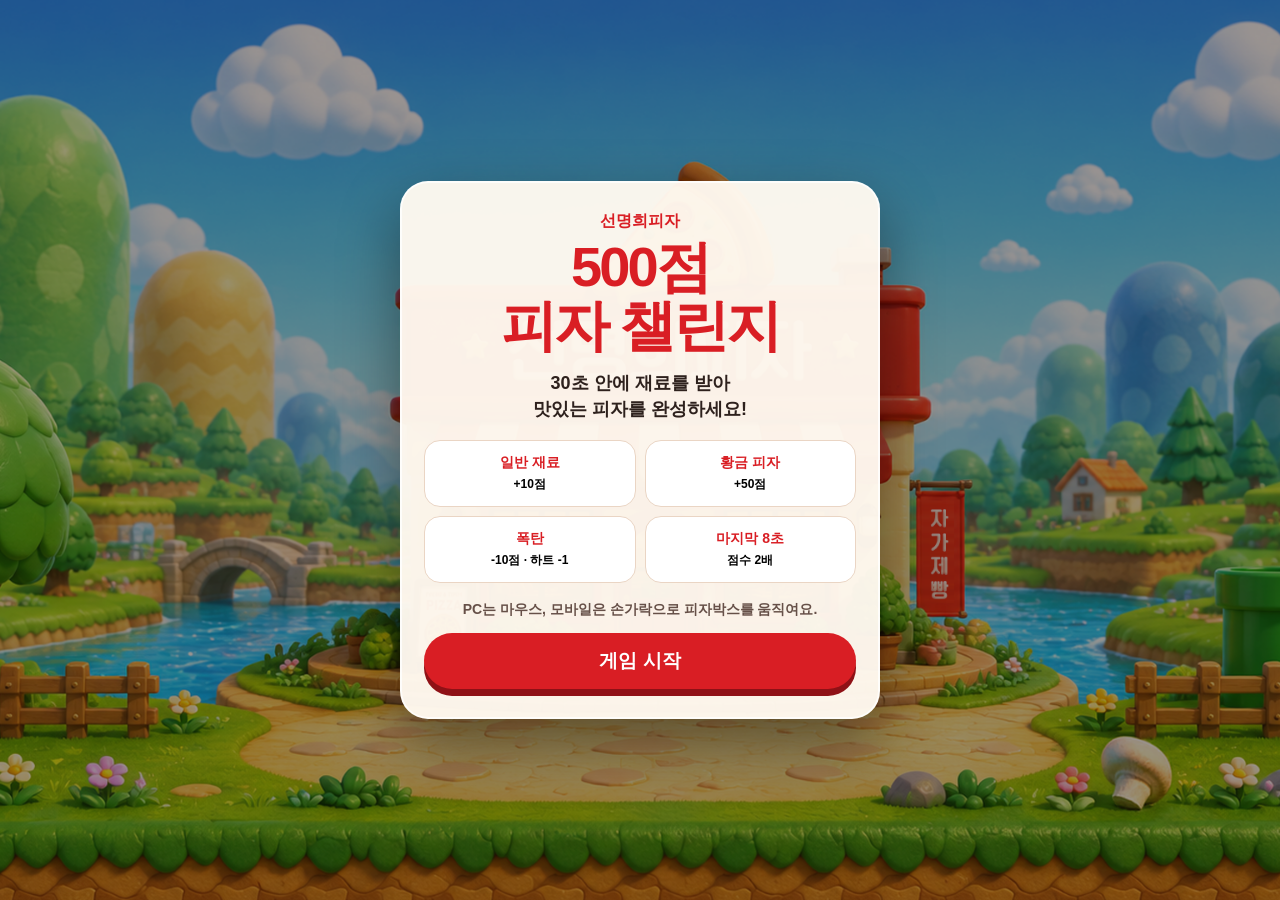
==== commit 71916396: "Add files via upload" ====
--- a/index.html
+++ b/index.html
@@ -5,11 +5,11 @@
   <meta name="viewport" content="width=device-width,initial-scale=1,viewport-fit=cover,user-scalable=no">
   <meta name="theme-color" content="#d91e24">
   <title>선명희피자 500점 챌린지</title>
-  <link rel="stylesheet" href="./style.css?v=complete1">
+  <link rel="stylesheet" href="./style.css?v=complete2">
 </head>
 <body>
 <main id="gameRoot">
-  <div class="scene" aria-hidden="true"></div>
+  <div class="scene" aria-hidden="true"><img src="./assets/images/background.png" alt=""></div>
   <canvas id="gameCanvas"></canvas>
 
   <section id="hud" class="hud is-hidden">
@@ -85,6 +85,6 @@
     </div>
   </section>
 </main>
-<script src="./game.js?v=complete1"></script>
+<script src="./game.js?v=complete2"></script>
 </body>
 </html>
--- a/style.css
+++ b/style.css
@@ -3,7 +3,8 @@
 html,body{margin:0;width:100%;height:100%;overflow:hidden;background:#15110f;font-family:Pretendard,"Noto Sans KR",Arial,sans-serif;-webkit-user-select:none;user-select:none;overscroll-behavior:none}
 button{font:inherit}
 #gameRoot{position:fixed;inset:0;overflow:hidden;touch-action:none;background:linear-gradient(#36acf0 0 48%,#72c842 74%,#a9662c)}
-.scene{position:absolute;inset:0;background-image:linear-gradient(rgba(12,8,5,.08),rgba(12,8,5,.24)),url("./assets/images/background.png");background-position:center;background-size:cover;background-repeat:no-repeat}
+.scene{position:absolute;inset:0;overflow:hidden}
+.scene img{display:block;width:100%;height:100%;object-fit:cover;object-position:center}
 canvas{position:absolute;inset:0;width:100%;height:100%;touch-action:none}
 .is-hidden{display:none!important}
 .overlay{position:absolute;inset:0;z-index:50;display:grid;place-items:center;padding:18px;background:rgba(24,10,6,.44)}
@@ -48,7 +49,7 @@
 @keyframes bombShake{0%,100%{transform:none}12%{transform:translate(-12px,4px)}24%{transform:translate(10px,-4px)}38%{transform:translate(-8px,-3px)}52%{transform:translate(7px,3px)}68%{transform:translate(-4px,2px)}84%{transform:translate(3px,-1px)}}@keyframes bombFlash{to{opacity:0}}
 #gameRoot.fever-mode .scene{filter:saturate(1.35) contrast(1.08)}
 #gameRoot.fever-mode::before{content:"";position:absolute;inset:0;z-index:8;pointer-events:none;background:linear-gradient(#ff500014,#ff000035);animation:feverGlow .55s infinite alternate}@keyframes feverGlow{to{opacity:.45}}
-@media(max-width:700px),(orientation:portrait){
-  .scene{background-size:contain;background-position:center;background-repeat:no-repeat}
+@media (max-width:700px), (orientation:portrait){
+  .scene img{object-fit:contain;object-position:center center}
 }
 @media(max-width:430px){.stats strong{font-size:13px}.fever{top:198px}.combo{top:240px}}
